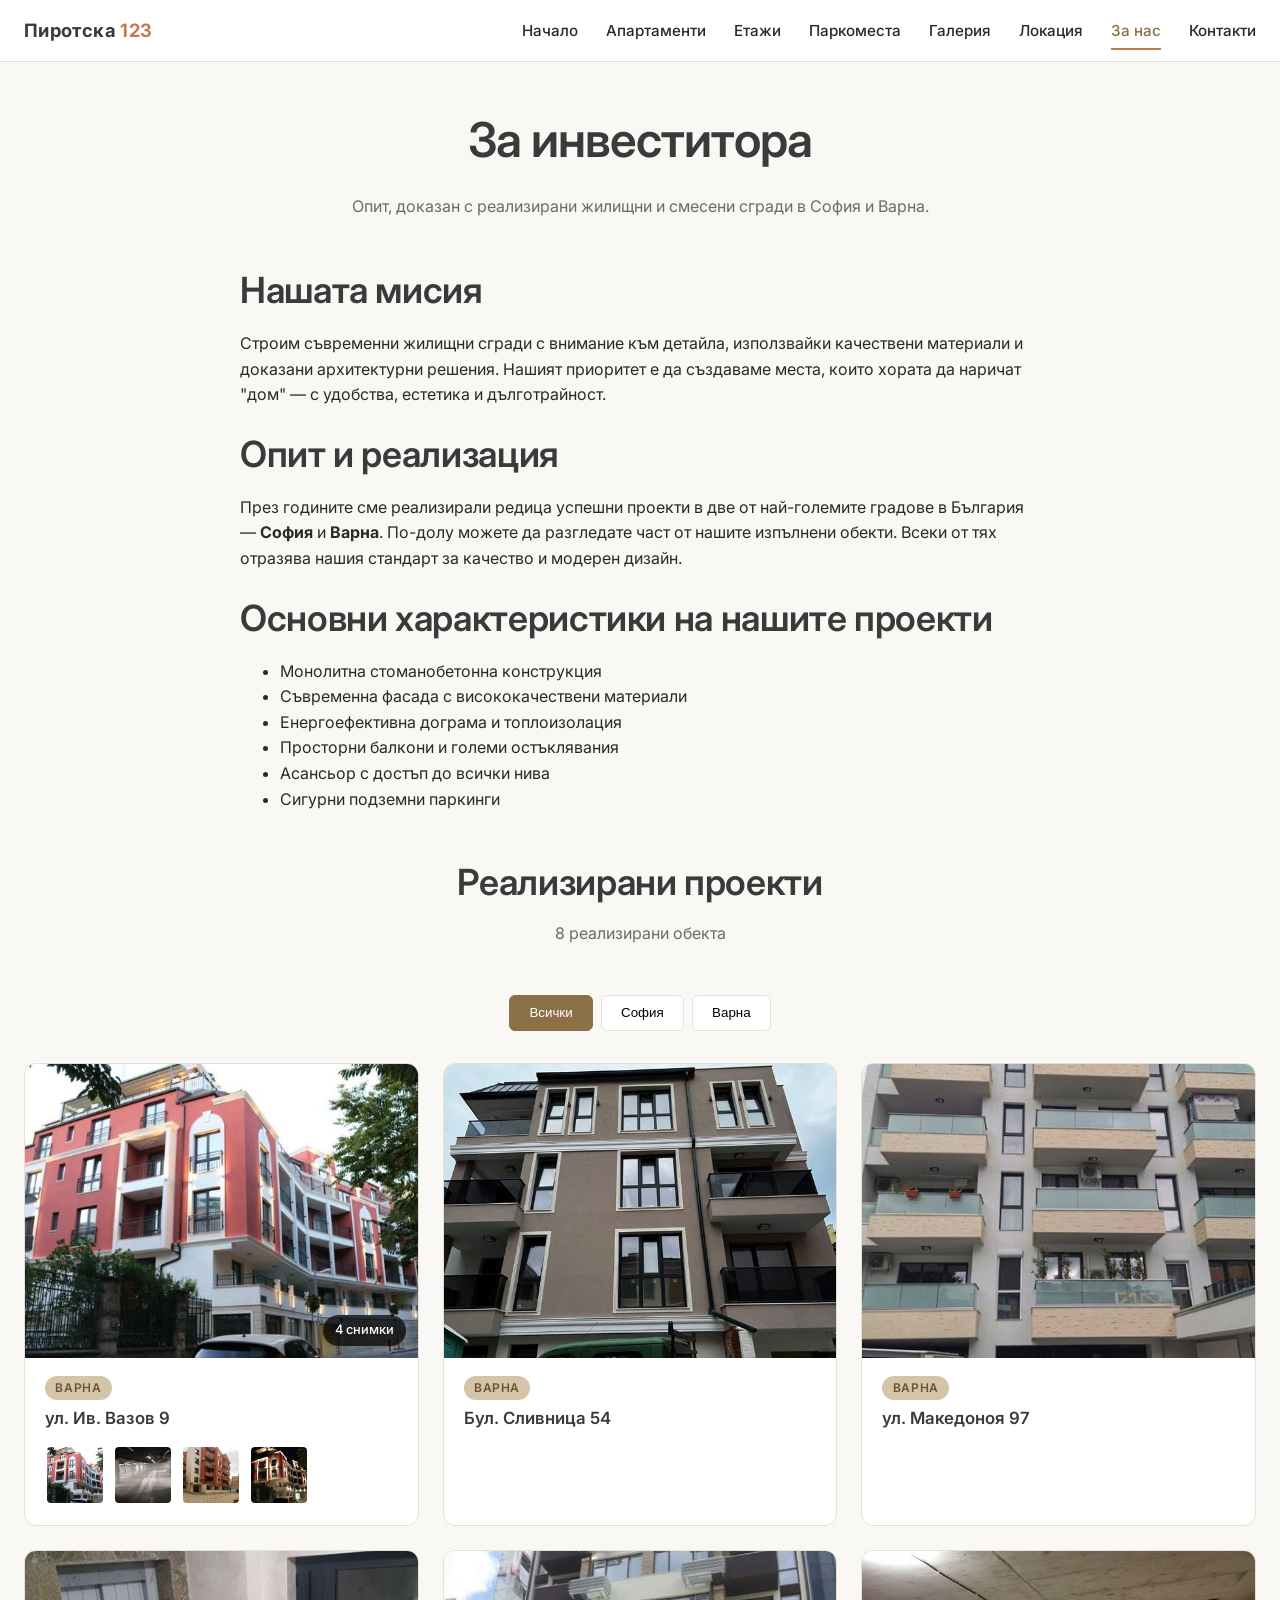
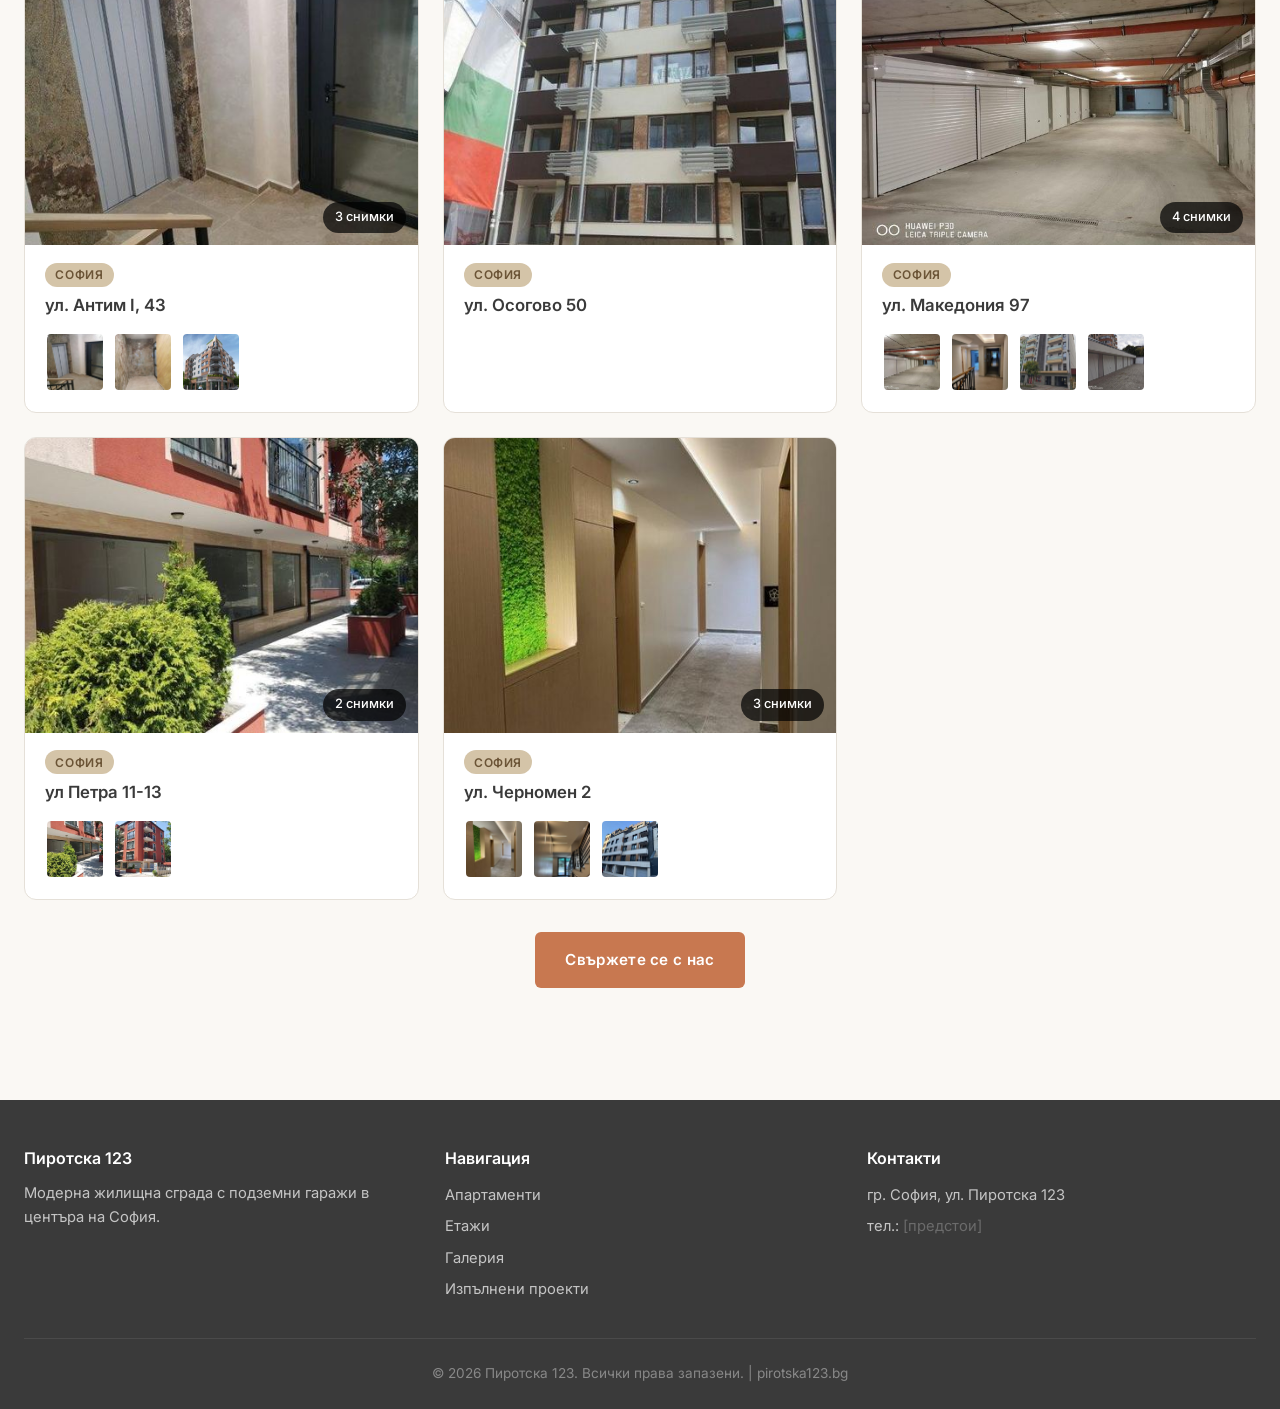
==== about.html @ 11f306c4 "first commit" ====
<!DOCTYPE html>
<html lang="bg">
<head>
  <meta charset="UTF-8">
  <meta name="viewport" content="width=device-width, initial-scale=1.0">
  <title>За инвеститора — Пиротска 123</title>
  <meta name="description" content="Реализирани жилищни проекти и опит на инвеститора зад сграда Пиротска 123.">
  <link rel="preconnect" href="https://fonts.googleapis.com">
  <link href="https://fonts.googleapis.com/css2?family=Inter:wght@400;500;600;700&display=swap" rel="stylesheet">
  <link rel="stylesheet" href="css/style.css">
  <style>
    .projects-grid { display: grid; grid-template-columns: repeat(auto-fit, minmax(300px, 1fr)); gap: 1.5rem; }
    .project-card { background: white; border-radius: var(--radius-lg); border: 1px solid var(--color-border); overflow: hidden; transition: transform .2s, box-shadow .2s; }
    .project-card:hover { transform: translateY(-4px); box-shadow: var(--shadow-lg); }
    .project-cover { aspect-ratio: 4/3; overflow: hidden; cursor: pointer; background: var(--color-light); position: relative; }
    .project-cover img { width: 100%; height: 100%; object-fit: cover; transition: transform .4s; }
    .project-card:hover .project-cover img { transform: scale(1.05); }
    .project-count { position: absolute; bottom: 0.75rem; right: 0.75rem; background: rgba(0,0,0,0.7); color: white; padding: 0.35rem 0.75rem; border-radius: 20px; font-size: 0.8rem; font-weight: 500; }
    .project-info { padding: 1rem 1.25rem; }
    .project-info .city-tag { display: inline-block; background: var(--color-light); color: var(--color-primary-dark); padding: 0.15rem 0.65rem; border-radius: 12px; font-size: 0.75rem; font-weight: 600; text-transform: uppercase; letter-spacing: 0.05em; margin-bottom: 0.5rem; }
    .project-info h3 { margin: 0; font-size: 1.05rem; color: var(--color-dark); }
    .project-thumbs { display: flex; gap: 0.5rem; padding: 0 1.25rem 1.25rem; overflow-x: auto; }
    .project-thumbs img { width: 60px; height: 60px; object-fit: cover; border-radius: var(--radius); cursor: pointer; border: 2px solid transparent; transition: border-color .15s; flex-shrink: 0; }
    .project-thumbs img:hover { border-color: var(--color-accent); }
  </style>
</head>
<body>

<header class="site-header">
  <div class="nav">
    <a href="index.html" class="nav-brand">Пиротска <span>123</span></a>
    <button class="nav-toggle" aria-label="Меню">☰</button>
    <ul class="nav-menu">
      <li><a href="index.html">Начало</a></li>
      <li><a href="apartments.html">Апартаменти</a></li>
      <li><a href="floors.html">Етажи</a></li>
      <li><a href="parking.html">Паркоместа</a></li>
      <li><a href="gallery.html">Галерия</a></li>
      <li><a href="location.html">Локация</a></li>
      <li><a href="about.html">За нас</a></li>
      <li><a href="contact.html">Контакти</a></li>
    </ul>
  </div>
</header>

<section style="padding: 3rem 0">
  <div class="container">
    <h1 class="text-center">За инвеститора</h1>
    <p class="section-subtitle">Опит, доказан с реализирани жилищни и смесени сгради в София и Варна.</p>

    <div style="max-width: 800px; margin: 0 auto 3rem">
      <h2>Нашата мисия</h2>
      <p>Строим съвременни жилищни сгради с внимание към детайла, използвайки качествени материали и доказани архитектурни решения. Нашият приоритет е да създаваме места, които хората да наричат "дом" — с удобства, естетика и дълготрайност.</p>

      <h2 class="mt-3">Опит и реализация</h2>
      <p>През годините сме реализирали редица успешни проекти в две от най-големите градове в България — <strong>София</strong> и <strong>Варна</strong>. По-долу можете да разгледате част от нашите изпълнени обекти. Всеки от тях отразява нашия стандарт за качество и модерен дизайн.</p>

      <h2 class="mt-3">Основни характеристики на нашите проекти</h2>
      <ul>
        <li>Монолитна стоманобетонна конструкция</li>
        <li>Съвременна фасада с висококачествени материали</li>
        <li>Енергоефективна дограма и топлоизолация</li>
        <li>Просторни балкони и големи остъклявания</li>
        <li>Асансьор с достъп до всички нива</li>
        <li>Сигурни подземни паркинги</li>
      </ul>
    </div>

    <h2 class="section-title">Реализирани проекти</h2>
    <p class="section-subtitle" id="projects-count">Зареждане...</p>

    <div class="floor-selector" id="city-filter">
      <button data-city="" class="active">Всички</button>
      <button data-city="София">София</button>
      <button data-city="Варна">Варна</button>
    </div>

    <div id="projects-grid" class="projects-grid"></div>

    <div class="text-center mt-4">
      <a href="contact.html" class="btn btn-primary">Свържете се с нас</a>
    </div>
  </div>
</section>

<div class="lightbox" id="lightbox" onclick="if(event.target===this)closeLightbox()">
  <button class="lightbox-close" onclick="closeLightbox()">×</button>
  <button id="lb-prev" style="position:fixed;left:1rem;top:50%;transform:translateY(-50%);background:rgba(255,255,255,0.15);color:white;border:none;font-size:2rem;width:48px;height:48px;border-radius:50%;cursor:pointer">‹</button>
  <button id="lb-next" style="position:fixed;right:1rem;top:50%;transform:translateY(-50%);background:rgba(255,255,255,0.15);color:white;border:none;font-size:2rem;width:48px;height:48px;border-radius:50%;cursor:pointer">›</button>
  <img id="lightbox-img" src="" alt="">
  <div id="lightbox-caption" style="position:fixed;bottom:1.5rem;left:50%;transform:translateX(-50%);color:white;background:rgba(0,0,0,0.6);padding:0.5rem 1rem;border-radius:var(--radius);font-size:0.95rem"></div>
</div>

<footer class="site-footer">
  <div class="container">
    <div class="footer-grid">
      <div>
        <h4>Пиротска 123</h4>
        <p style="font-size:0.92rem">Модерна жилищна сграда с подземни гаражи в центъра на София.</p>
      </div>
      <div>
        <h4>Навигация</h4>
        <ul>
          <li><a href="apartments.html">Апартаменти</a></li>
          <li><a href="floors.html">Етажи</a></li>
          <li><a href="gallery.html">Галерия</a></li>
          <li><a href="about.html">Изпълнени проекти</a></li>
        </ul>
      </div>
      <div>
        <h4>Контакти</h4>
        <ul>
          <li>гр. София, ул. Пиротска 123</li>
          <li>тел.: <span class="text-muted">[предстои]</span></li>
        </ul>
      </div>
    </div>
    <div class="footer-bottom">© 2026 Пиротска 123. Всички права запазени. | pirotska123.bg</div>
  </div>
</footer>

<script src="js/common.js"></script>
<script>
let projectsData = null;
let currentFilter = '';
let lightboxImages = [];
let lightboxIndex = 0;

document.addEventListener('DOMContentLoaded', async () => {
  try {
    const res = await fetch('data/projects.json');
    projectsData = await res.json();
    renderProjects();

    document.querySelectorAll('#city-filter button').forEach(btn => {
      btn.addEventListener('click', () => {
        document.querySelectorAll('#city-filter button').forEach(b => b.classList.remove('active'));
        btn.classList.add('active');
        currentFilter = btn.dataset.city;
        renderProjects();
      });
    });

    document.getElementById('lb-prev').onclick = e => { e.stopPropagation(); navigateLightbox(-1); };
    document.getElementById('lb-next').onclick = e => { e.stopPropagation(); navigateLightbox(1); };
    document.addEventListener('keydown', e => {
      if (!document.getElementById('lightbox').classList.contains('open')) return;
      if (e.key === 'Escape') closeLightbox();
      if (e.key === 'ArrowLeft') navigateLightbox(-1);
      if (e.key === 'ArrowRight') navigateLightbox(1);
    });
  } catch (e) {
    document.getElementById('projects-grid').innerHTML = '<p class="text-muted text-center">Грешка при зареждане на проектите.</p>';
  }
});

function renderProjects() {
  const filtered = currentFilter ? projectsData.projects.filter(p => p.city === currentFilter) : projectsData.projects;
  document.getElementById('projects-count').textContent = filtered.length + ' реализирани обекта' + (currentFilter ? ' в ' + currentFilter : '');

  const grid = document.getElementById('projects-grid');
  if (filtered.length === 0) {
    grid.innerHTML = '<p class="text-muted text-center">Няма проекти за тази филтрация.</p>';
    return;
  }

  grid.innerHTML = filtered.map(p => `
    <div class="project-card">
      <div class="project-cover" onclick="openProjectGallery('${p.id}', 0)">
        <img src="${p.images[0].thumb}" alt="${p.address}" loading="lazy">
        ${p.images.length > 1 ? '<span class="project-count">' + p.images.length + ' снимки</span>' : ''}
      </div>
      <div class="project-info">
        <span class="city-tag">${p.city || 'Обект'}</span>
        <h3>${p.address}</h3>
      </div>
      ${p.images.length > 1 ? '<div class="project-thumbs">' + p.images.slice(0, 5).map((img, idx) => '<img src="' + img.thumb + '" alt="" onclick="openProjectGallery(\'' + p.id + '\', ' + idx + ')" loading="lazy">').join('') + '</div>' : ''}
    </div>
  `).join('');
}

function openProjectGallery(projectId, startIndex) {
  startIndex = startIndex || 0;
  const project = projectsData.projects.find(p => p.id === projectId);
  if (!project) return;
  lightboxImages = project.images.map(img => ({
    src: img.src,
    caption: (project.city ? project.city + ' — ' : '') + project.address
  }));
  lightboxIndex = startIndex;
  showLightboxImage();
  document.getElementById('lightbox').classList.add('open');
}

function showLightboxImage() {
  const item = lightboxImages[lightboxIndex];
  document.getElementById('lightbox-img').src = item.src;
  document.getElementById('lightbox-caption').textContent = item.caption + ' (' + (lightboxIndex + 1) + '/' + lightboxImages.length + ')';
}

function navigateLightbox(dir) {
  lightboxIndex = (lightboxIndex + dir + lightboxImages.length) % lightboxImages.length;
  showLightboxImage();
}

function closeLightbox() {
  document.getElementById('lightbox').classList.remove('open');
}
</script>
</body>
</html>
---- css/style.css ----
/* ============================================
   Пиротска 123 - Основен стилов файл
   Палитра, типография, layout, компоненти
   ============================================ */

:root {
  /* Цветова палитра — топло бежово/сиво в духа на сградата */
  --color-bg: #FAF8F4;
  --color-surface: #FFFFFF;
  --color-text: #2A2A2A;
  --color-text-muted: #6B6B6B;
  --color-border: #E5E0D8;
  --color-primary: #8B6F47;        /* топло кафяво */
  --color-primary-dark: #6B5436;
  --color-accent: #C87850;         /* теракота */
  --color-light: #D4C4A8;          /* бежово */
  --color-dark: #3A3A3A;
  --color-success: #4A7C59;
  --color-warning: #D4A745;
  --color-danger: #B84A4A;

  --shadow-sm: 0 1px 3px rgba(0,0,0,0.08);
  --shadow-md: 0 4px 12px rgba(0,0,0,0.10);
  --shadow-lg: 0 10px 30px rgba(0,0,0,0.12);

  --radius: 6px;
  --radius-lg: 12px;

  --max-width: 1280px;

  --font-sans: 'Inter', -apple-system, BlinkMacSystemFont, 'Segoe UI', Roboto, sans-serif;
}

* { box-sizing: border-box; }

html { scroll-behavior: smooth; }

body {
  margin: 0;
  font-family: var(--font-sans);
  font-size: 16px;
  line-height: 1.6;
  color: var(--color-text);
  background: var(--color-bg);
  -webkit-font-smoothing: antialiased;
}

img { max-width: 100%; height: auto; display: block; }

a {
  color: var(--color-primary);
  text-decoration: none;
  transition: color .2s;
}
a:hover { color: var(--color-accent); }

h1, h2, h3, h4 {
  font-weight: 600;
  line-height: 1.25;
  margin: 0 0 0.5em;
  color: var(--color-dark);
}
h1 { font-size: clamp(2rem, 4vw, 3rem); letter-spacing: -0.02em; }
h2 { font-size: clamp(1.5rem, 3vw, 2.25rem); letter-spacing: -0.01em; }
h3 { font-size: 1.25rem; }

.container {
  max-width: var(--max-width);
  margin: 0 auto;
  padding: 0 1.5rem;
}

/* =========== Header / Navigation =========== */
.site-header {
  position: sticky;
  top: 0;
  z-index: 100;
  background: rgba(255,255,255,0.95);
  backdrop-filter: blur(8px);
  border-bottom: 1px solid var(--color-border);
}
.nav {
  display: flex;
  align-items: center;
  justify-content: space-between;
  padding: 1rem 1.5rem;
  max-width: var(--max-width);
  margin: 0 auto;
}
.nav-brand {
  font-weight: 700;
  font-size: 1.15rem;
  color: var(--color-dark);
  letter-spacing: 0.02em;
}
.nav-brand span { color: var(--color-accent); }

.nav-menu {
  display: flex;
  gap: 1.75rem;
  list-style: none;
  margin: 0;
  padding: 0;
}
.nav-menu a {
  color: var(--color-text);
  font-weight: 500;
  font-size: 0.95rem;
  padding: 0.5rem 0;
  border-bottom: 2px solid transparent;
}
.nav-menu a:hover,
.nav-menu a.active {
  color: var(--color-primary);
  border-bottom-color: var(--color-accent);
}

.nav-toggle {
  display: none;
  background: none;
  border: none;
  font-size: 1.5rem;
  cursor: pointer;
  padding: 0.25rem 0.5rem;
}

@media (max-width: 768px) {
  .nav-toggle { display: block; }
  .nav-menu {
    display: none;
    position: absolute;
    top: 100%;
    left: 0;
    right: 0;
    flex-direction: column;
    background: white;
    padding: 1rem 1.5rem;
    border-bottom: 1px solid var(--color-border);
    gap: 0.75rem;
  }
  .nav-menu.open { display: flex; }
}

/* =========== Hero =========== */
.hero {
  position: relative;
  min-height: 80vh;
  display: flex;
  align-items: center;
  justify-content: center;
  color: white;
  text-align: center;
  background: #2a2a2a;
  overflow: hidden;
}
.hero::before {
  content: "";
  position: absolute; inset: 0;
  background: linear-gradient(180deg, rgba(0,0,0,0.25) 0%, rgba(0,0,0,0.55) 100%);
  z-index: 1;
}
.hero img.hero-bg {
  position: absolute;
  inset: 0;
  width: 100%;
  height: 100%;
  object-fit: cover;
}
.hero-content {
  position: relative;
  z-index: 2;
  padding: 2rem 1.5rem;
  max-width: 800px;
}
.hero h1 {
  color: white;
  margin-bottom: 1rem;
  text-shadow: 0 2px 12px rgba(0,0,0,0.4);
}
.hero p.lead {
  font-size: clamp(1rem, 2vw, 1.25rem);
  margin-bottom: 2rem;
  text-shadow: 0 1px 8px rgba(0,0,0,0.4);
}

/* =========== Buttons =========== */
.btn {
  display: inline-block;
  padding: 0.85rem 1.75rem;
  font-weight: 600;
  font-size: 0.95rem;
  border-radius: var(--radius);
  border: 2px solid transparent;
  cursor: pointer;
  transition: all .2s;
  text-decoration: none;
  letter-spacing: 0.02em;
}
.btn-primary {
  background: var(--color-accent);
  color: white;
}
.btn-primary:hover {
  background: var(--color-primary-dark);
  color: white;
  transform: translateY(-1px);
  box-shadow: var(--shadow-md);
}
.btn-outline {
  background: transparent;
  color: white;
  border-color: rgba(255,255,255,0.7);
}
.btn-outline:hover {
  background: white;
  color: var(--color-dark);
}
.btn-ghost {
  background: transparent;
  color: var(--color-primary);
  border-color: var(--color-border);
}
.btn-ghost:hover {
  background: var(--color-primary);
  color: white;
  border-color: var(--color-primary);
}

/* =========== Sections =========== */
section {
  padding: 4rem 0;
}
section.alt {
  background: white;
}
.section-title {
  text-align: center;
  margin-bottom: 0.75rem;
}
.section-subtitle {
  text-align: center;
  color: var(--color-text-muted);
  margin-bottom: 3rem;
  max-width: 600px;
  margin-left: auto;
  margin-right: auto;
}

/* =========== Cards / Feature grid =========== */
.feature-grid {
  display: grid;
  grid-template-columns: repeat(auto-fit, minmax(260px, 1fr));
  gap: 1.5rem;
}
.feature-card {
  background: var(--color-surface);
  padding: 2rem;
  border-radius: var(--radius-lg);
  border: 1px solid var(--color-border);
  transition: transform .2s, box-shadow .2s;
}
.feature-card:hover {
  transform: translateY(-4px);
  box-shadow: var(--shadow-lg);
}
.feature-card .icon {
  width: 48px;
  height: 48px;
  border-radius: 50%;
  background: var(--color-light);
  display: flex;
  align-items: center;
  justify-content: center;
  margin-bottom: 1rem;
  font-size: 1.5rem;
  color: var(--color-primary-dark);
}
.feature-card h3 { margin-bottom: 0.5rem; }
.feature-card p { color: var(--color-text-muted); margin: 0; font-size: 0.95rem; }

/* =========== Stats =========== */
.stats {
  display: grid;
  grid-template-columns: repeat(auto-fit, minmax(180px, 1fr));
  gap: 2rem;
  text-align: center;
  margin: 3rem 0;
}
.stat-item .number {
  display: block;
  font-size: 2.5rem;
  font-weight: 700;
  color: var(--color-primary);
  line-height: 1;
}
.stat-item .label {
  display: block;
  margin-top: 0.5rem;
  color: var(--color-text-muted);
  font-size: 0.9rem;
  text-transform: uppercase;
  letter-spacing: 0.05em;
}

/* =========== Tables =========== */
.table-wrap {
  overflow-x: auto;
  border: 1px solid var(--color-border);
  border-radius: var(--radius-lg);
  background: white;
}
table.units {
  width: 100%;
  border-collapse: collapse;
  font-size: 0.92rem;
}
table.units th {
  background: var(--color-bg);
  padding: 0.85rem 1rem;
  text-align: left;
  font-weight: 600;
  color: var(--color-dark);
  border-bottom: 2px solid var(--color-border);
  white-space: nowrap;
  position: sticky;
  top: 0;
}
table.units td {
  padding: 0.75rem 1rem;
  border-bottom: 1px solid var(--color-border);
}
table.units tr:hover td { background: #FBF8F2; }
table.units tr:last-child td { border-bottom: none; }
.num { text-align: right; font-variant-numeric: tabular-nums; }

/* Status badges */
.status {
  display: inline-block;
  padding: 0.2rem 0.65rem;
  border-radius: 12px;
  font-size: 0.78rem;
  font-weight: 600;
  letter-spacing: 0.02em;
}
.status-available { background: #E8F1EB; color: var(--color-success); }
.status-reserved  { background: #FBF1DC; color: #8C6A1A; }
.status-sold      { background: #F5E0E0; color: var(--color-danger); }

/* =========== Filters =========== */
.filters {
  background: white;
  padding: 1.5rem;
  border-radius: var(--radius-lg);
  border: 1px solid var(--color-border);
  margin-bottom: 1.5rem;
  display: grid;
  grid-template-columns: repeat(auto-fit, minmax(160px, 1fr));
  gap: 1rem;
  align-items: end;
}
.filter-group label {
  display: block;
  font-size: 0.8rem;
  font-weight: 600;
  color: var(--color-text-muted);
  margin-bottom: 0.35rem;
  text-transform: uppercase;
  letter-spacing: 0.05em;
}
.filter-group select,
.filter-group input {
  width: 100%;
  padding: 0.55rem 0.75rem;
  border: 1px solid var(--color-border);
  border-radius: var(--radius);
  font-size: 0.95rem;
  background: white;
  font-family: inherit;
}
.filter-group select:focus,
.filter-group input:focus {
  outline: none;
  border-color: var(--color-primary);
  box-shadow: 0 0 0 3px rgba(139, 111, 71, 0.15);
}
.results-summary {
  margin: 1rem 0;
  color: var(--color-text-muted);
  font-size: 0.92rem;
}

/* =========== Floor selector =========== */
.floor-selector {
  display: flex;
  flex-wrap: wrap;
  gap: 0.5rem;
  justify-content: center;
  margin-bottom: 2rem;
}
.floor-selector button {
  padding: 0.6rem 1.2rem;
  border: 1px solid var(--color-border);
  background: white;
  border-radius: var(--radius);
  font-weight: 500;
  cursor: pointer;
  transition: all .15s;
}
.floor-selector button:hover {
  border-color: var(--color-primary);
}
.floor-selector button.active {
  background: var(--color-primary);
  color: white;
  border-color: var(--color-primary);
}

/* =========== Modal =========== */
.modal-overlay {
  display: none;
  position: fixed; inset: 0;
  background: rgba(0,0,0,0.6);
  z-index: 1000;
  align-items: center;
  justify-content: center;
  padding: 1rem;
}
.modal-overlay.open { display: flex; }
.modal {
  background: white;
  border-radius: var(--radius-lg);
  max-width: 700px;
  width: 100%;
  max-height: 90vh;
  overflow-y: auto;
  position: relative;
  padding: 2rem;
}
.modal-close {
  position: absolute;
  top: 1rem; right: 1rem;
  background: none;
  border: none;
  font-size: 1.5rem;
  cursor: pointer;
  color: var(--color-text-muted);
  line-height: 1;
}
.modal h3 { margin-top: 0; padding-right: 2rem; }
.modal-grid {
  display: grid;
  grid-template-columns: repeat(2, 1fr);
  gap: 1rem;
  margin: 1.5rem 0;
}
.modal-grid .item {
  background: var(--color-bg);
  padding: 1rem;
  border-radius: var(--radius);
}
.modal-grid .item .label {
  display: block;
  font-size: 0.78rem;
  color: var(--color-text-muted);
  text-transform: uppercase;
  letter-spacing: 0.05em;
  margin-bottom: 0.25rem;
}
.modal-grid .item .value {
  font-size: 1.15rem;
  font-weight: 600;
  color: var(--color-dark);
}

/* =========== Gallery =========== */
.gallery-grid {
  display: grid;
  grid-template-columns: repeat(auto-fit, minmax(280px, 1fr));
  gap: 1rem;
}
.gallery-item {
  cursor: pointer;
  border-radius: var(--radius-lg);
  overflow: hidden;
  background: var(--color-light);
  position: relative;
  aspect-ratio: 16/10;
}
.gallery-item img {
  width: 100%;
  height: 100%;
  object-fit: cover;
  transition: transform .4s;
}
.gallery-item:hover img { transform: scale(1.05); }
.gallery-item .caption {
  position: absolute;
  bottom: 0;
  left: 0; right: 0;
  background: linear-gradient(transparent, rgba(0,0,0,0.7));
  color: white;
  padding: 1rem;
  font-weight: 500;
}

/* Lightbox */
.lightbox {
  display: none;
  position: fixed; inset: 0;
  background: rgba(0,0,0,0.92);
  z-index: 2000;
  align-items: center;
  justify-content: center;
  padding: 2rem;
  cursor: zoom-out;
}
.lightbox.open { display: flex; }
.lightbox img { max-width: 100%; max-height: 100%; object-fit: contain; }
.lightbox-close {
  position: fixed;
  top: 1rem; right: 1.5rem;
  color: white;
  background: none;
  border: none;
  font-size: 2rem;
  cursor: pointer;
}

/* =========== Floor view =========== */
.floor-view {
  background: white;
  padding: 2rem;
  border-radius: var(--radius-lg);
  border: 1px solid var(--color-border);
  text-align: center;
}
.floor-view h3 { margin-top: 0; }
.floor-view img {
  max-width: 100%;
  margin: 1rem auto;
  border-radius: var(--radius);
  cursor: zoom-in;
  border: 1px solid var(--color-border);
}
.floor-actions {
  display: flex;
  gap: 0.75rem;
  justify-content: center;
  flex-wrap: wrap;
  margin-top: 1rem;
}

/* =========== Forms =========== */
form.contact-form {
  background: white;
  padding: 2rem;
  border-radius: var(--radius-lg);
  border: 1px solid var(--color-border);
  max-width: 600px;
  margin: 0 auto;
}
form .field { margin-bottom: 1.25rem; }
form label {
  display: block;
  font-weight: 500;
  margin-bottom: 0.4rem;
  color: var(--color-dark);
}
form input,
form select,
form textarea {
  width: 100%;
  padding: 0.7rem 0.9rem;
  border: 1px solid var(--color-border);
  border-radius: var(--radius);
  font-family: inherit;
  font-size: 1rem;
}
form textarea { min-height: 120px; resize: vertical; }
form .required { color: var(--color-danger); }

/* =========== Footer =========== */
.site-footer {
  background: var(--color-dark);
  color: #C5C5C5;
  padding: 3rem 0 1.5rem;
  margin-top: 4rem;
}
.footer-grid {
  display: grid;
  grid-template-columns: repeat(auto-fit, minmax(220px, 1fr));
  gap: 2rem;
  margin-bottom: 2rem;
}
.footer-grid h4 {
  color: white;
  margin-bottom: 0.75rem;
  font-size: 1rem;
}
.footer-grid a { color: #C5C5C5; }
.footer-grid a:hover { color: white; }
.footer-grid ul {
  list-style: none;
  padding: 0;
  margin: 0;
}
.footer-grid li { padding: 0.25rem 0; font-size: 0.92rem; }
.footer-bottom {
  padding-top: 1.5rem;
  border-top: 1px solid #4A4A4A;
  text-align: center;
  font-size: 0.85rem;
  color: #888;
}

/* =========== Utilities =========== */
.text-muted { color: var(--color-text-muted); }
.mt-2 { margin-top: 1rem; }
.mt-3 { margin-top: 1.5rem; }
.mt-4 { margin-top: 2rem; }
.text-center { text-align: center; }

/* =========== Info / Alert boxes =========== */
.info-box {
  background: #FBF8F0;
  border-left: 4px solid var(--color-warning);
  padding: 1rem 1.25rem;
  border-radius: 0 var(--radius) var(--radius) 0;
  margin: 1.5rem 0;
  font-size: 0.95rem;
}
.info-box strong { color: var(--color-dark); }
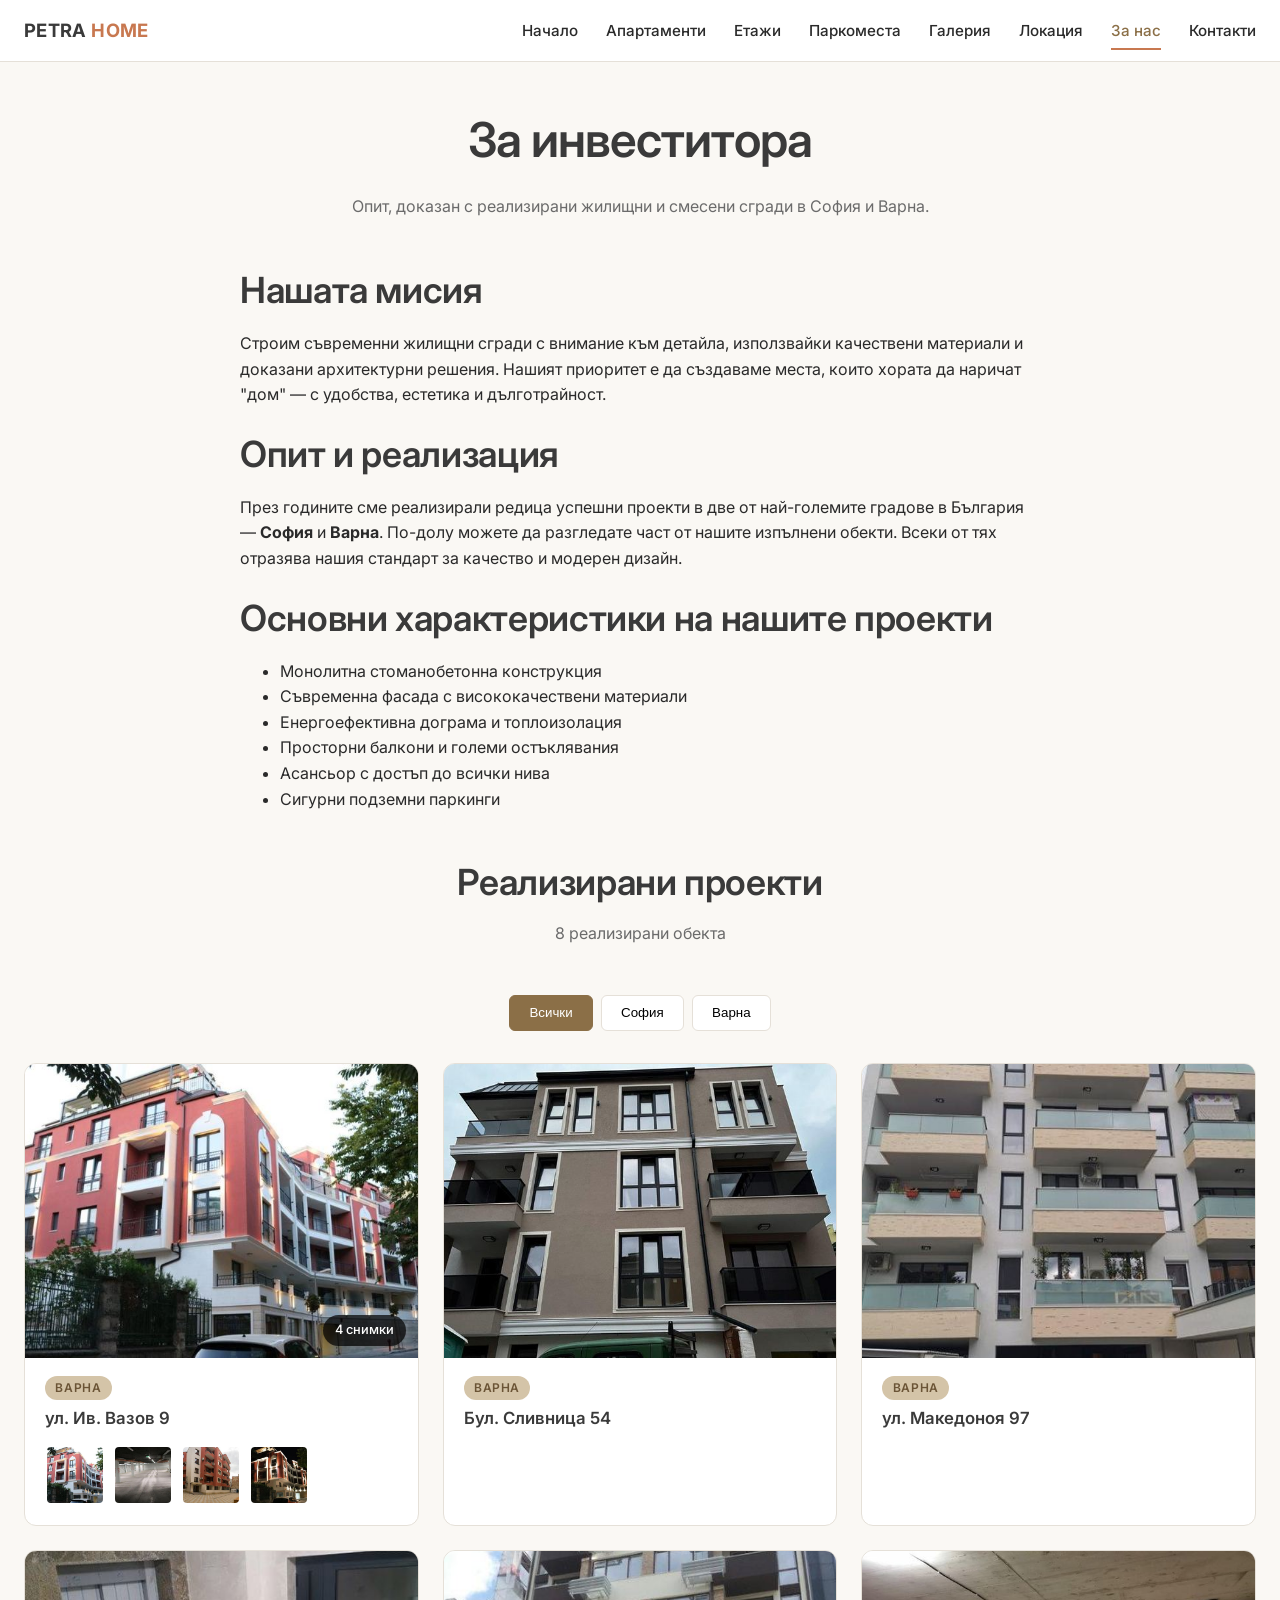
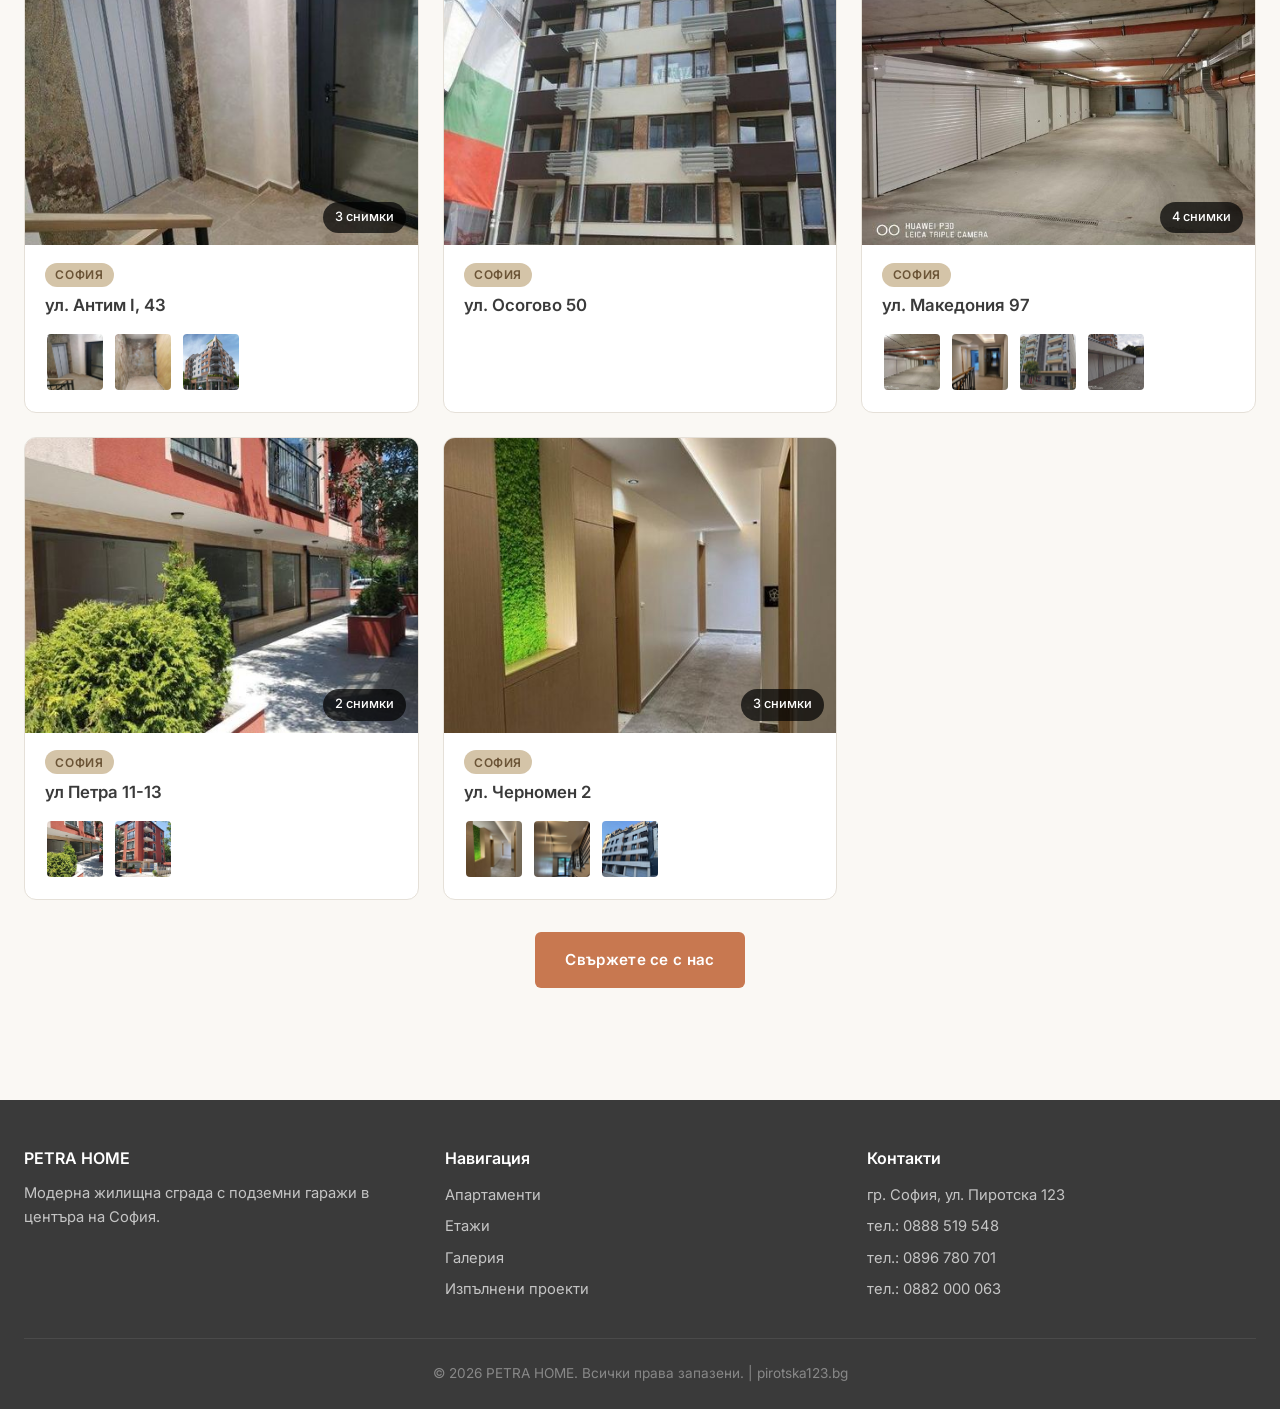
==== commit 39caa005: "feat: add dynamic apartment listings functionality and update site navigation links" ====
--- a/about.html
+++ b/about.html
@@ -3,8 +3,8 @@
 <head>
   <meta charset="UTF-8">
   <meta name="viewport" content="width=device-width, initial-scale=1.0">
-  <title>За инвеститора — Пиротска 123</title>
-  <meta name="description" content="Реализирани жилищни проекти и опит на инвеститора зад сграда Пиротска 123.">
+  <title>За инвеститора — PETRA HOME</title>
+  <meta name="description" content="Реализирани жилищни проекти и опит на инвеститора зад сграда PETRA HOME.">
   <link rel="preconnect" href="https://fonts.googleapis.com">
   <link href="https://fonts.googleapis.com/css2?family=Inter:wght@400;500;600;700&display=swap" rel="stylesheet">
   <link rel="stylesheet" href="css/style.css">
@@ -28,7 +28,7 @@
 
 <header class="site-header">
   <div class="nav">
-    <a href="index.html" class="nav-brand">Пиротска <span>123</span></a>
+    <a href="index.html" class="nav-brand">PETRA <span>HOME</span></a>
     <button class="nav-toggle" aria-label="Меню">☰</button>
     <ul class="nav-menu">
       <li><a href="index.html">Начало</a></li>
@@ -95,7 +95,7 @@
   <div class="container">
     <div class="footer-grid">
       <div>
-        <h4>Пиротска 123</h4>
+        <h4>PETRA HOME</h4>
         <p style="font-size:0.92rem">Модерна жилищна сграда с подземни гаражи в центъра на София.</p>
       </div>
       <div>
@@ -111,11 +111,13 @@
         <h4>Контакти</h4>
         <ul>
           <li>гр. София, ул. Пиротска 123</li>
-          <li>тел.: <span class="text-muted">[предстои]</span></li>
+          <li>тел.: <a href="tel:+359888519548" style="color:inherit">0888 519 548</a></li>
+          <li>тел.: <a href="tel:+359896780701" style="color:inherit">0896 780 701</a></li>
+          <li>тел.: <a href="tel:+359882000063" style="color:inherit">0882 000 063</a></li>
         </ul>
       </div>
     </div>
-    <div class="footer-bottom">© 2026 Пиротска 123. Всички права запазени. | pirotska123.bg</div>
+    <div class="footer-bottom">© 2026 PETRA HOME. Всички права запазени. | pirotska123.bg</div>
   </div>
 </footer>
 
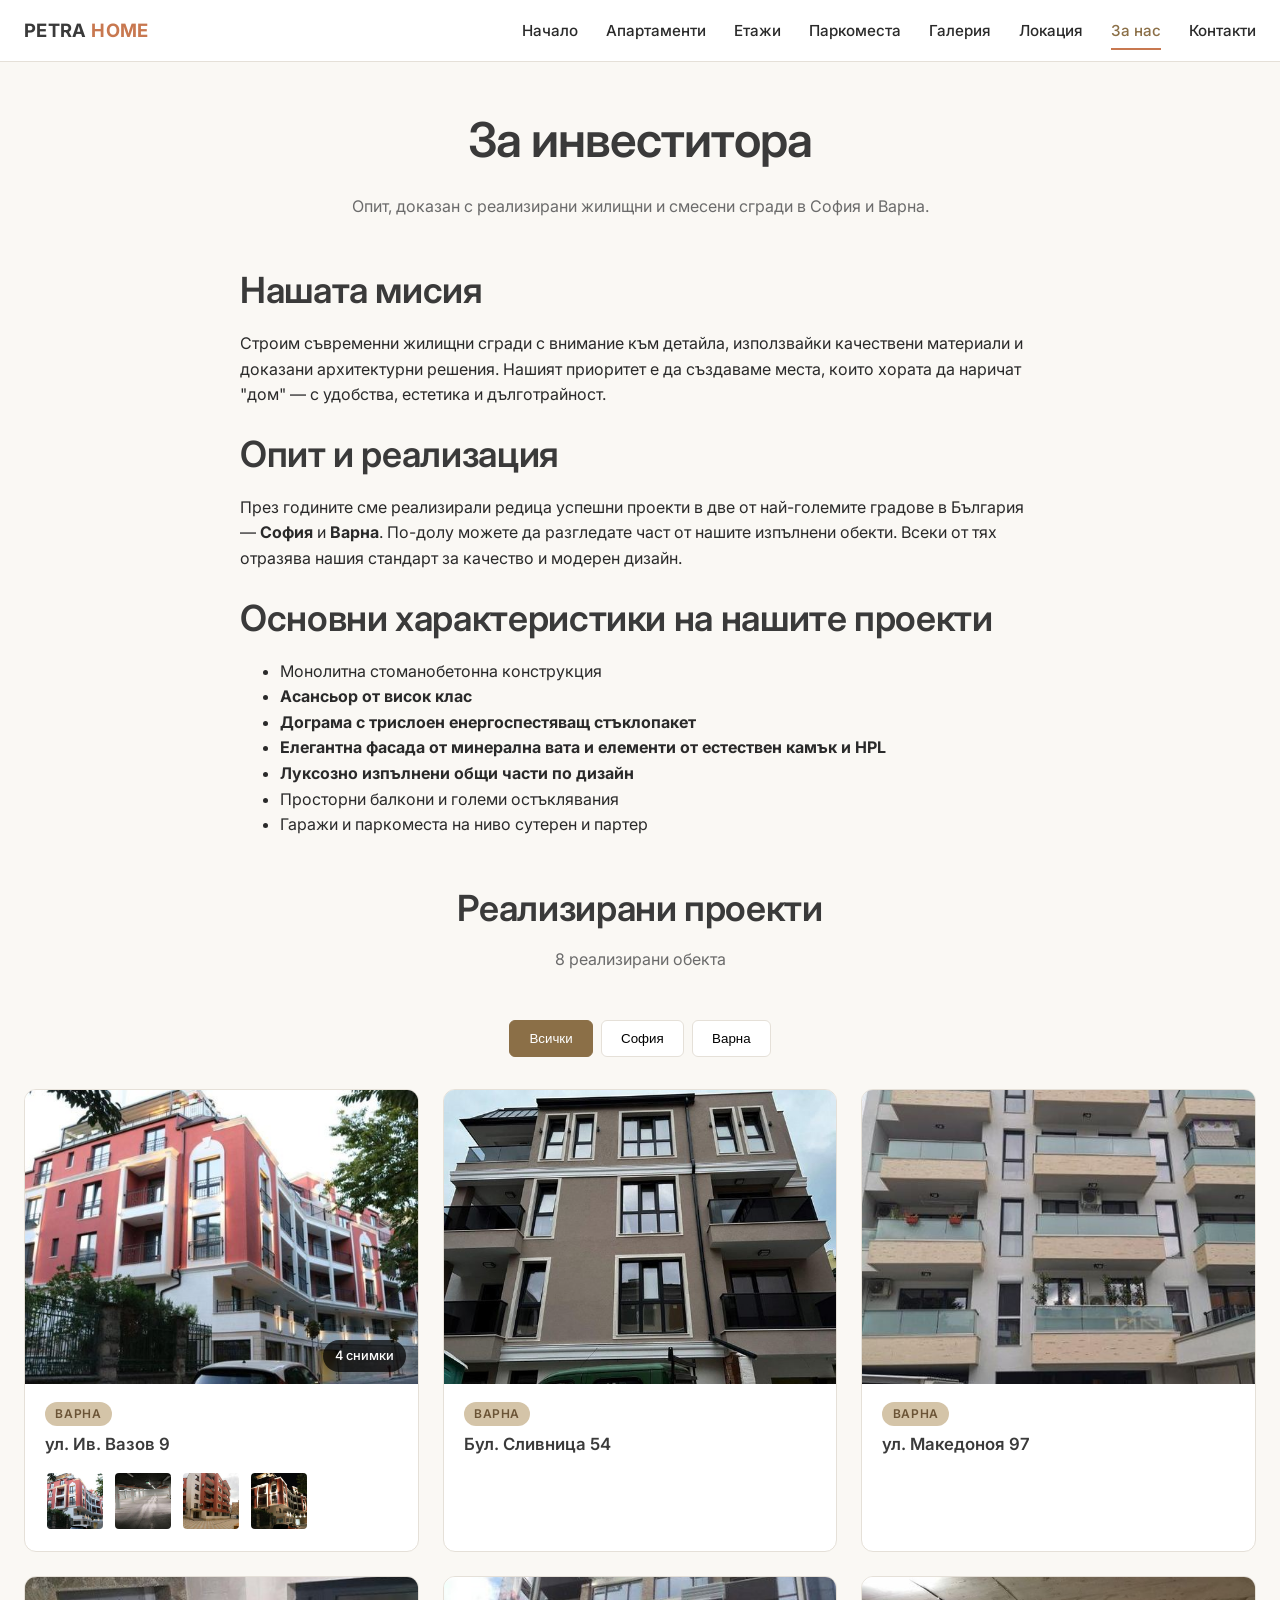
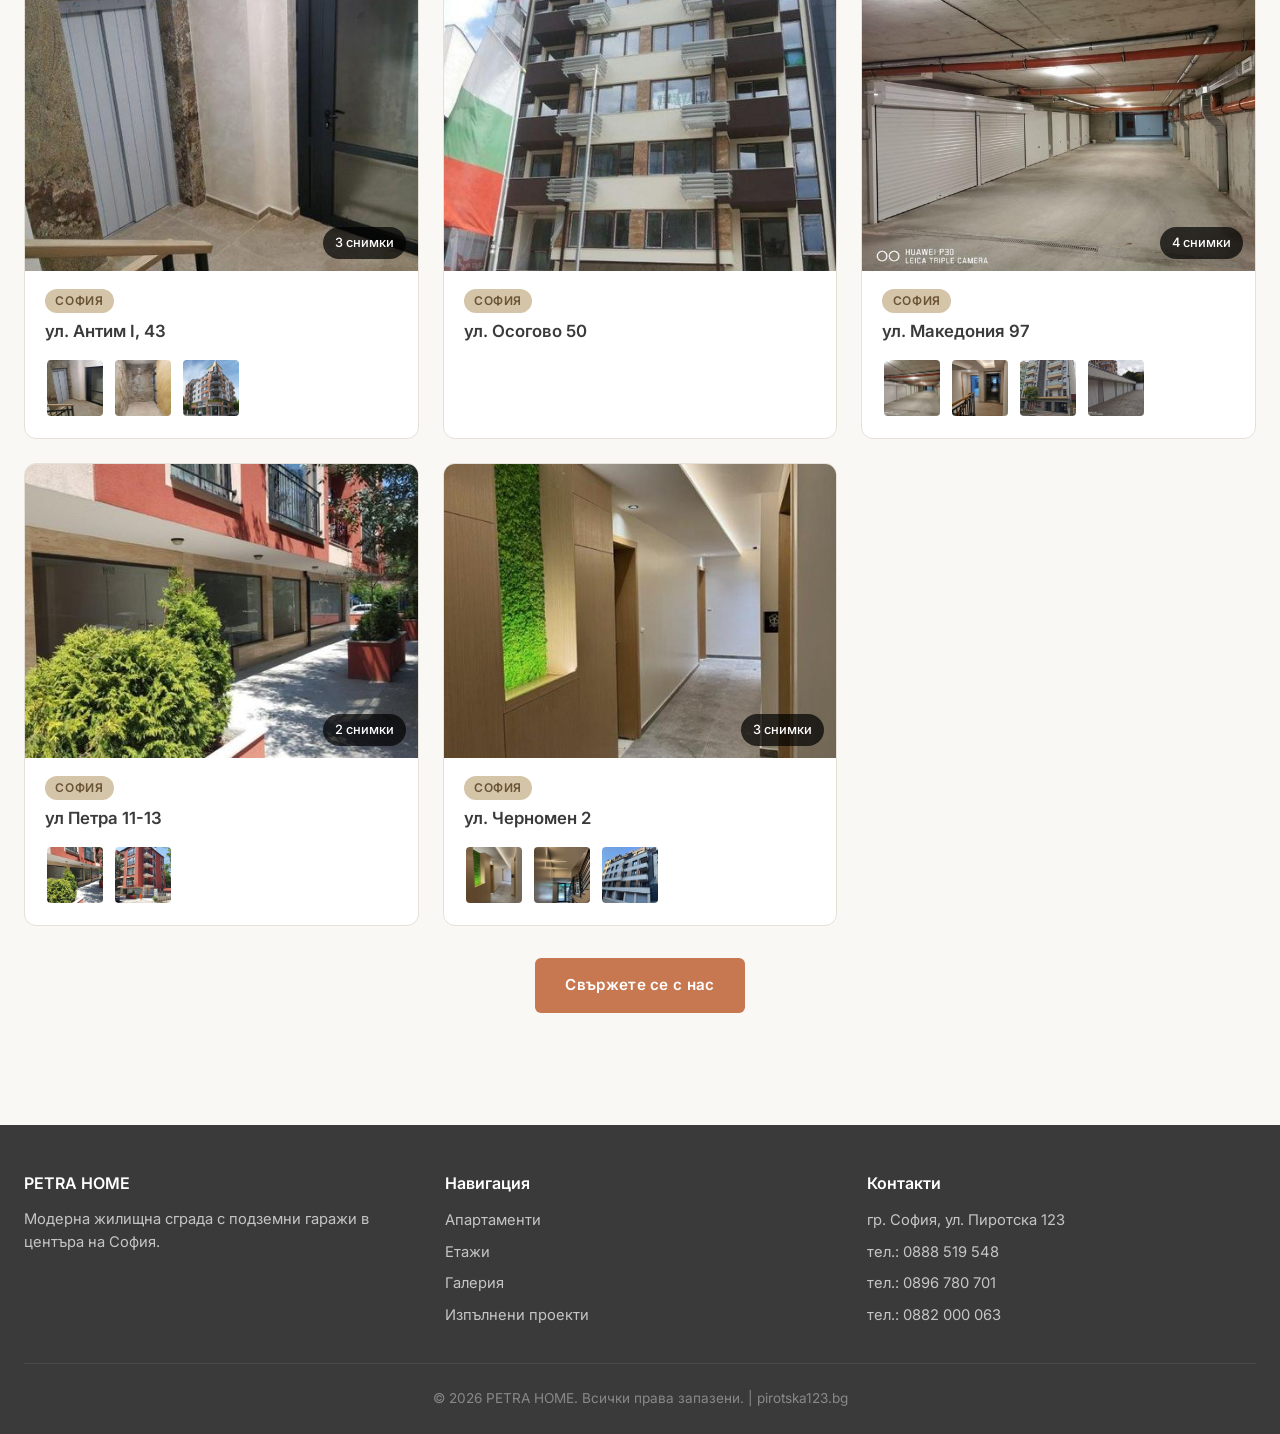
==== commit 0cebc301: "feat: add apartment data integration and support for high-definition floor plan imagery" ====
--- a/about.html
+++ b/about.html
@@ -58,11 +58,12 @@
       <h2 class="mt-3">Основни характеристики на нашите проекти</h2>
       <ul>
         <li>Монолитна стоманобетонна конструкция</li>
-        <li>Съвременна фасада с висококачествени материали</li>
-        <li>Енергоефективна дограма и топлоизолация</li>
+        <li><strong>Асансьор от висок клас</strong></li>
+        <li><strong>Дограма с трислоен енергоспестяващ стъклопакет</strong></li>
+        <li><strong>Елегантна фасада от минерална вата и елементи от естествен камък и HPL</strong></li>
+        <li><strong>Луксозно изпълнени общи части по дизайн</strong></li>
         <li>Просторни балкони и големи остъклявания</li>
-        <li>Асансьор с достъп до всички нива</li>
-        <li>Сигурни подземни паркинги</li>
+        <li>Гаражи и паркоместа на ниво сутерен и партер</li>
       </ul>
     </div>
 
